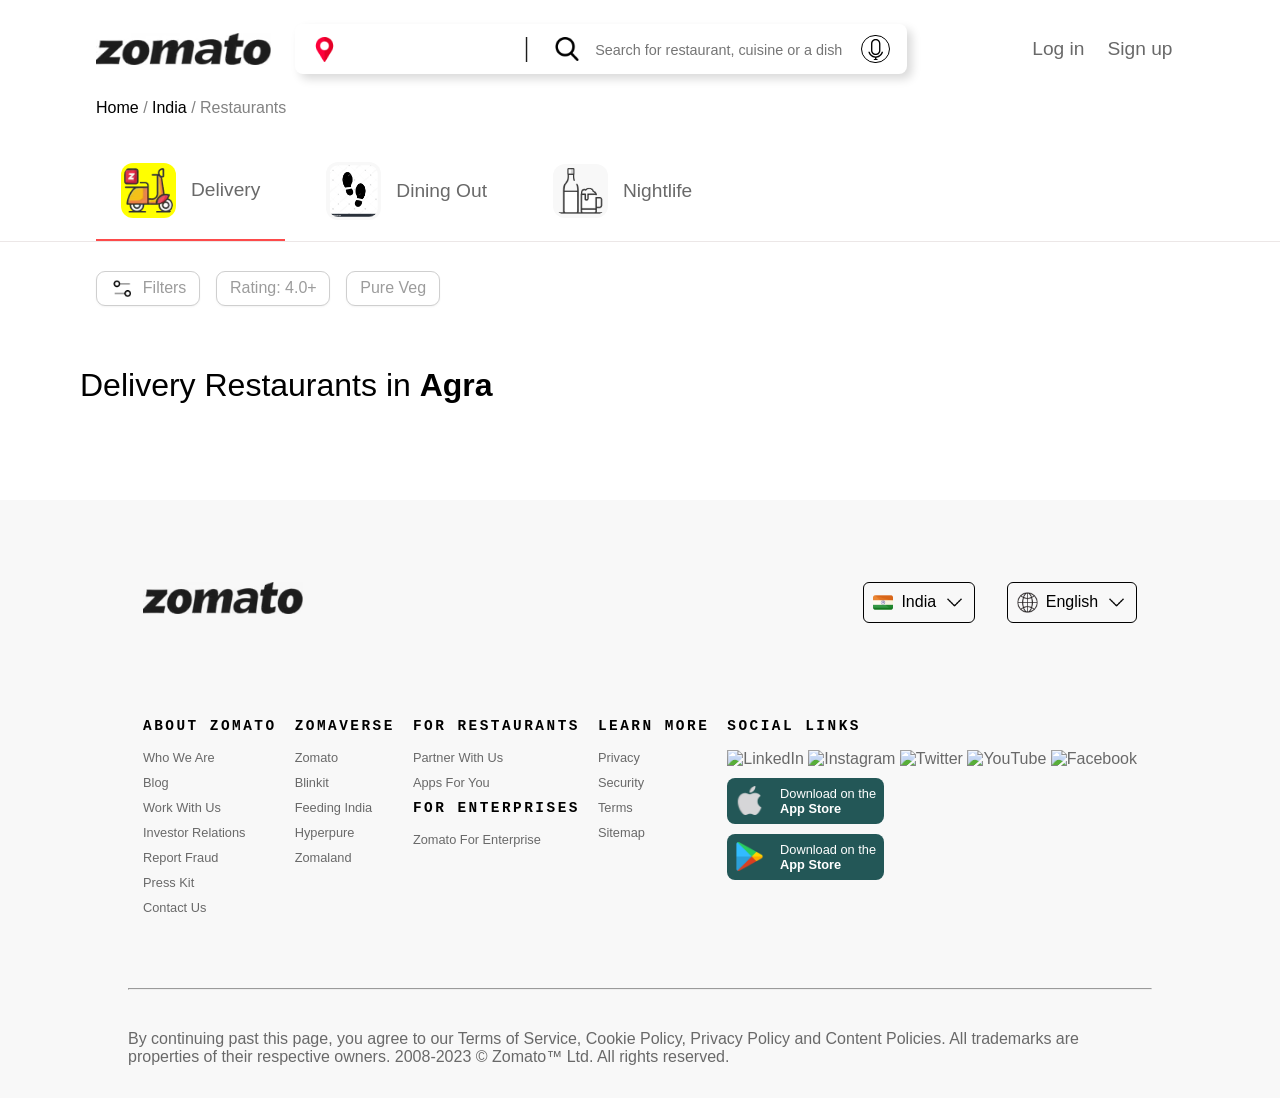
==== cityFood.html @ 966540c1 "first commit" ====
<!DOCTYPE html>
<html lang="en">

<head>
    <meta charset="UTF-8">
    <meta name="viewport" content="width=device-width, initial-scale=1.0">
    <title class="pageTitle">Delivery Restaurants in </title>
    <link rel="icon" type="image/png" sizes="16x16" href="./assets/icons/zomato_favicon.jpg">
    <link rel="stylesheet" href="cityFood.css">
</head>

<body>
    <!-- Header -->
    <header>
        <div class="left-header">
            <img src="./assets/icons/footer-image.avif" alt="" class="zomato-logo">
            <div class="search-locality">
                <div class="location">
                    <div class="location-container">
                        <img src="./assets/icons/current-location.png" alt="current-location" class="location-img">
                        <p class="city-name"></p>
                    </div>
                    <div class="down-arrow">
                        <img src="./assets/icons/down-filled-triangular-arrow.png" alt="down-arrow"
                            class="down-arrow-img">
                    </div>
                </div>
                <img src="./assets/icons/vertical-line.png" alt="" class="vertical-line">
                <div class="dish">
                    <div class="dish-container">
                        <img src="./assets/icons/search (2).png" alt="search-icon" class="search-icon">
                        <input type="text" placeholder="Search for restaurant, cuisine or a dish" class="search-input">
                        <div class="listening-container">
                            <p>Listening</p>
                            <img src="./assets/gifs/linear preloader.gif" alt="" class="microphone-preloader">
                        </div>
                        <div class="microphone-container">
                            <svg id="microphone" viewBox="-5 0 32 32" version="1.1" xmlns="http://www.w3.org/2000/svg"
                                xmlns:xlink="http://www.w3.org/1999/xlink"
                                xmlns:sketch="http://www.bohemiancoding.com/sketch/ns">
                                <title>microphone</title>
                                <desc>Created with Sketch Beta.</desc>
                                <defs></defs>
                                <g id="Page-1" stroke="none" stroke-width="1" fill="none" fill-rule="evenodd"
                                    sketch:type="MSPage">
                                    <g id="Icon-Set" sketch:type="MSLayerGroup"
                                        transform="translate(-105.000000, -307.000000)" fill="#000000">
                                        <path
                                            d="M111,314 C111,311.238 113.239,309 116,309 C118.761,309 121,311.238 121,314 L121,324 C121,326.762 118.761,329 116,329 C113.239,329 111,326.762 111,324 L111,314 L111,314 Z M116,331 C119.866,331 123,327.866 123,324 L123,314 C123,310.134 119.866,307 116,307 C112.134,307 109,310.134 109,314 L109,324 C109,327.866 112.134,331 116,331 L116,331 Z M127,326 L125,326 C124.089,330.007 120.282,333 116,333 C111.718,333 107.911,330.007 107,326 L105,326 C105.883,330.799 110.063,334.51 115,334.955 L115,337 L114,337 C113.448,337 113,337.448 113,338 C113,338.553 113.448,339 114,339 L118,339 C118.552,339 119,338.553 119,338 C119,337.448 118.552,337 118,337 L117,337 L117,334.955 C121.937,334.51 126.117,330.799 127,326 L127,326 Z"
                                            id="microphone" sketch:type="MSShapeGroup"></path>
                                    </g>
                                </g>
                            </svg>

                        </div>

                    </div>
                    <div class="search-dish-container">
                        <!-- <div class="search-restaurant-container-img-details">
                            <img src="./assets/food/karchi.avif" alt="" class="search-restaurant-img">
                            <div class="search-restaurant-container-details">
                                <p class="search-restaurant-heading">Bikanervala</p>
                                <div class="search-restaurant-rating-container">
                                    <b class="search-restaurant-rating">4.3</b>
                                    <p class="search-star-icon" style="margin: 0px 0px 3px 2px;">☆</p>
                                </div>
                                <div class="search-restaurant-order-now">
                                    <p class="order-now">Order now</p>
                                    <img src="./assets/icons/red-right-arrow.png" alt="" style="width: 1.1rem;">
                                </div>
                                <p class="search-restaurant-deliverytime">Delivery in 45 mins</p>

                            </div>
                        </div> -->
                    </div>
                </div>
            </div>
        </div>
        <div class="right-header">
            <p>Log in</p>
            <p>Sign up</p>
        </div>
        <div class="right-header-sm">
            <div class="sm-app">
                <p>Use App</p>
            </div>
            <img src="./assets/icons/profile.png" alt="profile-pic">
        </div>
    </header>
    <div class="extra-space-top">
        hi
    </div>
    <div class="sub-header-sm">
        <div class="search-locality-sm">
            <div class="location-sm">
                <div class="location-container">
                    <img src="./assets/icons/current-location.png" alt="current-location" class="location-img-sm">
                    <b class="city-name-sm"></b>
                </div>
            </div>
            <div class="dish">
                <div class="dish-container-sm">
                    <img src="./assets/icons/search (2).png" alt="search-icon">
                </div>
            </div>
        </div>
    </div>

    <div class="dish-sm">
        <div class="dish-container-sm">
            <img src="./assets/icons/search (2).png" alt="search-icon">
            <input type="text" placeholder="Search for restaurant, cuisine or a dish" class="search-input-sm">
            <div class="listening-container-sm">
                <p>Listening</p>
                <img src="./assets/gifs/linear preloader.gif" alt="" class="microphone-preloader-sm">
            </div>
            <div class="microphone-container-sm">
                <svg id="microphone-sm" viewBox="-5 0 32 32" version="1.1" xmlns="http://www.w3.org/2000/svg"
                    xmlns:xlink="http://www.w3.org/1999/xlink" xmlns:sketch="http://www.bohemiancoding.com/sketch/ns">
                    <title>microphone</title>
                    <desc>Created with Sketch Beta.</desc>
                    <defs></defs>
                    <g id="Page-1" stroke="none" stroke-width="1" fill="none" fill-rule="evenodd" sketch:type="MSPage">
                        <g id="Icon-Set" sketch:type="MSLayerGroup" transform="translate(-105.000000, -307.000000)"
                            fill="#000000">
                            <path
                                d="M111,314 C111,311.238 113.239,309 116,309 C118.761,309 121,311.238 121,314 L121,324 C121,326.762 118.761,329 116,329 C113.239,329 111,326.762 111,324 L111,314 L111,314 Z M116,331 C119.866,331 123,327.866 123,324 L123,314 C123,310.134 119.866,307 116,307 C112.134,307 109,310.134 109,314 L109,324 C109,327.866 112.134,331 116,331 L116,331 Z M127,326 L125,326 C124.089,330.007 120.282,333 116,333 C111.718,333 107.911,330.007 107,326 L105,326 C105.883,330.799 110.063,334.51 115,334.955 L115,337 L114,337 C113.448,337 113,337.448 113,338 C113,338.553 113.448,339 114,339 L118,339 C118.552,339 119,338.553 119,338 C119,337.448 118.552,337 118,337 L117,337 L117,334.955 C121.937,334.51 126.117,330.799 127,326 L127,326 Z"
                                id="microphone" sketch:type="MSShapeGroup"></path>
                        </g>
                    </g>
                </svg>

            </div>
        </div>
        <div class="search-dish-container-sm">
            <div class="search-restaurant-container-img-details-sm">
                <img src="./assets/food/karchi.avif" alt="" class="search-restaurant-img-sm">
                <div class="search-restaurant-container-details-sm">
                    <p class="search-restaurant-heading-sm">Bikanervala</p>
                    <div class="search-restaurant-rating-container-sm">
                        <b class="search-restaurant-rating-sm">4.3</b>
                        <p class="search-star-icon-sm" style="margin: 0px 0px 3px 2px;">☆</p>
                    </div>
                    <div class="search-restaurant-order-now-sm">
                        <p class="order-now-sm">Order now</p>
                        <img src="./assets/icons/red-right-arrow.png" alt="" style="width: 1.1rem;">
                    </div>
                    <p class="search-restaurant-deliverytime-sm">Delivery in 45 mins</p>
                </div>
            </div>
        </div>
    </div>


    <div class="detect-current-location">
        <img src="./assets/icons/detect-current-location.png" alt="" class="current-location-img">
        <div class="current-location-container">
            <p class="detect-current-location-text">Detect current location</p>
            <p class="gps">Using GPS</p>
        </div>
    </div>
    <div class="bread-crumb">
        <div class="bread-cumb-container">
            <p><a href="index.html">Home </a> / <a href="index.html"> India </a> /
                <b class="city-name-in-breadcrumb" style="font-weight: 100;"></b>
                Restaurants
            </p>
        </div>
    </div>

    <div class="categories">
        <div class="categories-container">
            <div class="delivery">
                <img src="./assets/icons/delivery-image.avif" alt="delivery-image" class="delivery-image">
                <p>Delivery</p>
            </div>
            <div class="dining-out">
                <img src="./assets/icons/dinning-out.avif" alt="dining-out-image" class="dining-out-image">
                <p>Dining Out</p>
            </div>
            <div class="night-life">
                <img src="./assets/icons/nightLife.webp" alt="night-life-image" class="night-life-image">
                <p>Nightlife</p>
            </div>
        </div>
    </div>

    <div class="filters">
        <div class="filter-container">
            <div class="filter-box">
                <img src="./assets/icons/filter.png" alt="filter-image" class="filter-image">
                <p class="filter-count"
                    style="display: none; background-color:red;color: white; border-radius: 5px; padding: 0.3rem 0.5rem;">
                    0</p>
                <p>Filters</p>
            </div>
            <div class="rating-box">
                <p class="rating-box-filter"
                    style="display: flex; flex-direction: row; align-items: center;gap: 0.5rem;">
                    Rating: 4.0+</p>
                <p class="cross-1" style="display: none;">X</p>
            </div>
            <div class="pure-veg-box">
                <p class="pure-veg-filter" style="display: flex; flex-direction: row; align-items: center;gap: 0.5rem;">
                    Pure Veg </p>
                <p class="cross-2" style="display: none;">X</p>
            </div>
        </div>
    </div>

    <!-- all-filters -->
    <div class="all-filters">
        <div class="all-filter-container">
            <div class="all-filter-header">
                <p>Filters</p>
                <img src="./assets/icons/close-button.jpg" alt="close-button" class="filter-close-icon">
            </div>
            <hr>
            <div class="all-filter-hero-section">
                <div class="filter-container">
                    <div class="filter-container-left-section">
                        <div class="filter-1 filter-0">
                            <h3>Sort by</h3>
                            <p class="sort-by-type">Popularity</p>
                        </div>
                        <div class="filter-1 filter-2">
                            <h3>Cuisines</h3>
                        </div>
                        <div class="filter-1 filter-3">
                            <h3>Rating</h3>
                        </div>
                        <div class="filter-1 filter-4">
                            <h3>Cost per person</h3>
                        </div>
                        <div class="filter-1 filter-5">
                            <h3>More filters</h3>
                        </div>
                    </div>
                    <div class="filter-container-right-section">
                        <div class="filter-1-options">
                            <div class="popularity-box filter-option-box">
                                <input type="checkbox" name="popularity" id="popularity"
                                    onclick="handleCheckboxClick('popularity')">&nbsp;
                                <label for="popularity">Popularity</label>
                            </div>
                            <div class="rating-high-to-low-box filter-option-box">
                                <input type="checkbox" name="rating" id="rating"
                                    onclick="handleCheckboxClick('rating')">&nbsp;
                                <label for="rating">Rating: High to Low</label>
                            </div>
                            <div class="delivery-time-box filter-option-box">
                                <input type="checkbox" name="delivery-time" id="delivery-time"
                                    onclick="handleCheckboxClick('delivery-time')">&nbsp;
                                <label for="delivery-time">Delivery Time</label>
                            </div>
                            <div class="cost-low-to-high-box filter-option-box">
                                <input type="checkbox" name="cost-low-to-high" id="cost-low-to-high"
                                    onclick="handleCheckboxClick('cost-low-to-high')">&nbsp;
                                <label for="cost-low-to-high">Cost: Low to High</label>
                            </div>
                            <div class="cost-high-to-low-box filter-option-box">
                                <input type="checkbox" name="cost-high-to-low" id="cost-high-to-low"
                                    onclick="handleCheckboxClick('cost-high-to-low')">&nbsp;
                                <label for="cost-high-to-low">Cost: High to Low</label>
                            </div>
                        </div>
                        <div class="filter-2-options">
                            <div class="filter-2-options-container">
                                <div class="filter-2-options-search-box">
                                    <img src="./assets/icons/search (2).png" alt="cuisine-search"
                                        class="cuisine-search">
                                    <input type="text" placeholder="Search here" class="blinking-cursor">
                                    <img src="./assets/icons/close-button.jpg" alt="cuisine-close-button"
                                        class="cuisine-close-button">
                                </div>
                                <div class="filter-2-options-categories">
                                    <div class="filter-2-options-categories-containers">

                                    </div>
                                </div>
                            </div>
                        </div>
                        <div class="filter-3-options">
                            <div class="filter-3-options-header">
                                <h5>Rating</h5>
                                <h3 class="rating-display">Any</h3>
                            </div>
                            <div class="filter-3-options-container">
                                <div class="any-rating">
                                    <p class="rate-circle-1"></p>
                                    <h4 class="rating-any">Any</h4>
                                </div>
                                <p class="rate-line-1"></p>
                                <div class="any-rating">
                                    <p class="rate-circle-2"></p>
                                    <h4 class="rating3_5">3.5</h4>
                                </div>
                                <p class="rate-line-2"></p>
                                <div class="any-rating">
                                    <p class="rate-circle-3"></p>
                                    <h4 class="rating4">4.0</h4>
                                </div>
                                <p class="rate-line-3"></p>
                                <div class="any-rating">
                                    <p class="rate-circle-4"></p>
                                    <h4 class="rating4_5">4.5</h4>
                                </div>
                                <p class="rate-line-4"></p>
                                <div class="any-rating">
                                    <p class="rate-circle-5"></p>
                                    <h4 class="rating5">5.0</h4>
                                </div>
                            </div>
                        </div>
                        <div class="filter-4-options">
                            <div class="filter-4-options-header">
                                <h5>Cost per person</h5>
                                <div class="cost-display-range">
                                    <h3 class="range-from">₹0</h3>
                                    <h3 class="rang-to">Any</h3>
                                </div>
                            </div>
                            <div class="filter-4-options-container">
                                <div class="cost-filter-ranges">
                                    <div class="cost-filter-container">
                                        <h4 class="cost-zero">₹0</h4>
                                        <div class="attached-box"></div>
                                    </div>
                                    <div class="any-cost">
                                        <p class="cost-circle-1"></p>
                                        <p class="cost-line-1"></p>
                                    </div>
                                </div>
                                <div class="cost-filter-ranges">
                                    <div class="cost-filter-container">
                                        <h4 class="cost-one-fity">₹150</h4>
                                        <div class="attached-box"></div>
                                    </div>
                                    <div class="any-cost">
                                        <p class="cost-circle-2"></p>
                                        <p class="cost-line-2"></p>
                                    </div>
                                </div>
                                <div class="cost-filter-ranges">
                                    <div class="cost-filter-container">
                                        <h4 class="cost-three-hundred">₹300</h4>
                                        <div class="attached-box"></div>
                                    </div>
                                    <div class="any-cost">
                                        <p class="cost-circle-3"></p>
                                        <p class="cost-line-3"></p>
                                    </div>
                                </div>
                                <div class="cost-filter-ranges">
                                    <div class="cost-filter-container">
                                        <h4 class="cost-six-hundred">₹600</h4>
                                        <div class="attached-box"></div>
                                    </div>
                                    <div class="any-cost">
                                        <p class="cost-circle-4"></p>
                                        <p class="cost-line-4"></p>
                                    </div>
                                </div>
                                <div class="cost-filter-ranges">
                                    <div class="cost-filter-container">
                                        <h4 class="cost-six-hundred">Any</h4>
                                        <div class="attached-box"></div>
                                    </div>
                                    <div class="any-cost">
                                        <p class="cost-circle-5"></p>
                                    </div>
                                </div>
                            </div>
                        </div>
                        <div class="filter-5-options">
                            <div class="filter-5-options-container">
                                <div class="filter-5-search">
                                    <div class="filter-5-search-container">
                                        <img src="./assets/icons/search (2).png" alt="search">
                                        <input type="text" name="" id="" placeholder="Search here">
                                    </div>
                                    <div class="close-filter-5">
                                        <img src="./assets/icons/close-button.jpg" alt="">
                                    </div>
                                </div>
                            </div>
                        </div>
                    </div>
                </div>
                <hr>
                <div class="hero-section-footer">
                    <button class="clear-all-btn">Clear all</button>
                    <button class="apply-btn">Apply</button>
                </div>
            </div>
        </div>
    </div>


    <!-- hero section -->
    <section class="deliveryRestaurants">
        <p class="deliveryRestaurants-Header">
            Delivery Restaurants in <b class="deliveryRestaurants-Header-city-name" style="font-weight: 600;">Agra</b>
        </p>
        <div class="deliveryRestaurants-container">
        </div>
    </section>

    <!-- Footer -->
    <footer>
        <div class="footer-header">
            <img src="./assets/icons/footer-image.avif" alt="footer-image" class="footer-img">
            <div class="footer-header-drop-down">

                <div class="countries">
                    <div class="show-country">
                        <img src="./assets/icons/india.png" alt="indian-flag" class="country-flag">
                        <p class="country-name">India</p>
                        <img src="./assets/icons/down-arrow.png" alt="down-arrow">
                    </div>
                    <div class="countries-drop-down">
                        <div class="countries-drop-down-container">
                            <div class="triangular-box-1">
                            </div>
                        </div>
                    </div>
                </div>
                <div class="languages">
                    <div class="show-language">
                        <img src="./assets/icons/earth-globe.png" alt="indian-flag">
                        <p class="show-language-on-language-box">English</p>
                        <img src="./assets/icons/down-arrow.png" alt="down-arrow">
                    </div>
                    <div class="languages-drop-down">
                        <div class="languages-drop-down-container">

                            <div class="triangular-box-2">
                            </div>
                        </div>
                    </div>
                </div>
            </div>
        </div>
        <div class="footer-hero-section">
            <section class="about">
                <p class="footer-heading">ABOUT ZOMATO</p>
                <p class="footer-links"><a href="">Who We Are</a></p>
                <p class="footer-links"><a href="">Blog</a></p>
                <p class="footer-links"><a href="">Work With Us</a></p>
                <p class="footer-links"><a href="">Investor Relations</a></p>
                <p class="footer-links"><a href="">Report Fraud</a></p>
                <p class="footer-links"><a href="">Press Kit</a></p>
                <p class="footer-links"><a href="">Contact Us</a></p>
            </section>
            <section class="zomaverse">
                <p class="footer-heading">ZOMAVERSE</p>
                <p class="footer-links"><a href="">Zomato</a></p>
                <p class="footer-links"><a href="">Blinkit</a></p>
                <p class="footer-links"><a href="">Feeding India</a></p>
                <p class="footer-links"><a href="">Hyperpure</a></p>
                <p class="footer-links"><a href="">Zomaland</a></p>
            </section>
            <section class="for-restaurants">
                <p class="footer-heading">FOR RESTAURANTS</p>
                <p class="footer-links"><a href="">Partner With Us</a></p>
                <p class="footer-links"><a href="">Apps For You</a></p>
                <p class="footer-heading">FOR ENTERPRISES</p>
                <p class="footer-links"><a href="">Zomato For Enterprise</a></p>
            </section>
            <section class="learn-more">
                <p class="footer-heading">LEARN MORE</h4>
                <p class="footer-links"><a href="">Privacy</a></p>
                <p class="footer-links"><a href="">Security</a></p>
                <p class="footer-links"><a href="">Terms</a></p>
                <p class="footer-links"><a href="">Sitemap</a></p>
            </section>
            <section class="social-links">
                <p class="footer-heading social-heading">SOCIAL LINKS</p>
                <div class="social-links-container">
                    
                        <a href="https://www.linkedin.com/in/upmannidhi09/" target="_blank">
                            <img src="./assets/icons/social-media/linkedin.png" alt="LinkedIn">
                        </a>
                        <a href="https://www.instagram.com/yourprofile" target="_blank">
                            <img src="./assets/icons/social-media/instagram.png" alt="Instagram">
                        </a>
                        <a href="https://twitter.com/yourprofile" target="_blank">
                            <img src="./assets/icons/social-media/twitter.png" alt="Twitter">
                        </a>
                        <a href="https://www.youtube.com/yourprofile" target="_blank">
                            <img src="./assets/icons/social-media/youtube.png" alt="YouTube">
                        </a>
                        <a href="https://www.facebook.com/yourprofile" target="_blank">
                            <img src="./assets/icons/social-media/facebook.png" alt="Facebook">
                        </a>
                    
                    
                </div>
                <div class="download-container">
                    <div class="download">
                        <img src="./assets/icons/apple.png" alt="apple">
                        <div class="download-content">
                            <p>Download on the</p>
                            <h3>App Store</h3>
                        </div>
                    </div>
                    <div class="download">
                        <img src="./assets/icons/playstore.png" alt="playstore">
                        <div class="download-content">
                            <p>Download on the</p>
                            <h3>App Store</h3>
                        </div>
                    </div>
                </div>
            </section>
        </div>
        <div class="footer-footer">
            <hr class="horizontal-line">
            <p class="last-content">By continuing past this page, you agree to our Terms
                of Service, Cookie
                Policy, Privacy Policy and Content
                Policies. All trademarks are properties of their respective owners. 2008-2023 © Zomato™ Ltd. All rights
                reserved.</p>
        </div>
    </footer>

    <div class="footer-disclaimer-sm">
        <div class="footer-disclaimer-sm-container">
            <div class="order-on-app-notification">
                <div class="left-notification-container">
                    <div class="white-close-image">
                        <img src="./assets/icons/white close.png" alt="close-notification" class="close-notification">
                        <div class="noti-line">I</div>
                    </div>
                    <div class="noti-zomato-icon">
                        <img src="./assets/icons/zomato_favicon.jpg" alt="">
                        <p>Order online from Zomato mobile app</p>
                    </div>
                </div>
                <div class="right-notification-container">
                    <div class="app-link">
                        <a href="https://play.google.com/store/search?q=zomato&c=apps" style="color: red;">
                            Order on App
                        </a>
                    </div>
                </div>
            </div>
        </div>
        <div class="delivery-dining-container-sm">
            <div class="delivery-container-sm">
                <img src="./assets/icons/delivery.avif" alt="delivery-image" class="delivery-image-sm">
                <p>Delivery</p>
            </div>
            <div class="dining-out-container-sm">
                <img src="./assets/icons/dinning-out.avif" alt="dining-out-image" class="dining-out-image-sm">
                <p>Dining Out</p>
            </div>
        </div>
    </div>
    <!-- overlay -->
    <div id="overlay">
        <?xml version="1.0" encoding="utf-8"?>
        <svg xmlns="http://www.w3.org/2000/svg" xmlns:xlink="http://www.w3.org/1999/xlink"
            style="margin: auto; background: none; margin-top: 5rem; display: block; shape-rendering: auto;"
            width="148px" height="148px" viewBox="0 0 100 100" preserveAspectRatio="xMidYMid">
            <circle cx="50" cy="50" fill="none" stroke="#df1317" stroke-width="5" r="44"
                stroke-dasharray="207.34511513692632 71.11503837897544">
                <animateTransform attributeName="transform" type="rotate" repeatCount="indefinite"
                    dur="0.9345794392523364s" values="0 50 50;360 50 50" keyTimes="0;1"></animateTransform>
            </circle>
        </svg>

        <p>Redirecting you to next page 😊</p>
    </div>
    <script src="cityFood.js"></script>
</body>

</html>
---- cityFood.css ----
* {
    margin: 0;
    padding: 0;
    box-sizing: border-box;
    font-family: sans-serif;
}

body {
    max-width: 1450px;
    margin: auto;
}



/* header */
header {
    margin-top: 1.5rem;
    padding: 0 6rem;
    display: flex;
    align-items: center;
    justify-content: space-between;
}

.extra-space-top,
.dish-container-sm {
    display: none;
}

.left-header {
    display: flex;
    align-items: center;
    gap: 1.5rem;
    width: 75%;

}

.zomato-logo {
    width: 175px;
    height: 32px;
}

.search-locality {
    display: flex;
    align-items: center;
    /* gap: 1rem; */
    height: 50px;
    width: 75%;
    border: 1px solid transparent;
    border-radius: 8px;
    box-shadow: 5px 5px 10px rgba(0, 0, 0, 0.15);
}

.location {
    display: flex;
    align-items: center;
    justify-content: space-between;
    width: 60%;
    padding: 0 1rem;
}

.location-container {
    display: flex;
    align-items: center;
    gap: 1rem;
}

.location-container img {
    width: 25px;
}

.down-arrow img {
    width: 15px;
    margin-top: 0.2rem;
    cursor: pointer;
    transition: transform 0.1s ease;
}

.vertical-line {
    height: 25px;
}

.sub-header-sm {
    display: none;
}

.dish-sm {
    display: none;
}

.dish {
    display: flex;
    flex-direction: column;
    position: relative;
    padding: 0 1rem;
}

.dish-container {
    padding: 0.25rem 0;
    padding-right: 0rem;
    display: flex;
    align-items: center;
    gap: 1rem;
}

.dish-container img {
    width: 1.6rem;
    height: 1.6rem;
}

.dish-container input {
    border: none;
    width: 250px;
    font-size: 1.2rem;
}

.dish-container input:focus {
    outline: none;
    border: none;
}

.dish-container input::placeholder {
    font-size: 0.9rem;
}

.search-dish-container,
.search-dish-container-sm {
    border-radius: 5px;
    background-color: white;
    z-index: 3;
    position: absolute;
    top: 3rem;
    height: 88vh;
    width: 100%;
    padding: 0.6rem 0rem 1rem 0rem;
    overflow: scroll;
    overflow-x: hidden;
    border: 1px solid rgb(207, 207, 207);
    box-shadow: rgba(28, 28, 28, 0.08) 0px 2px 8px;
    transition: opacity 0.25s ease 0s, top 0.25s ease 0s;
    display: none;
}

.search-dish-container {
    width: 94%;
}

.search-dish-container-sm {
    top: 2.6rem;
}

/* Listening container */
.listening-container {
    display: flex;
    gap: 0.3rem;
    display: none;
}


/* microphone */
.microphone-container {
    border: 1px solid black;
    width: 2rem;
    height: 2rem;
    margin-left: 5rem;
    border-radius: 50%;
    cursor: pointer;
}

#microphone {
    width: 80%;
    height: 80%;
    margin-left: 0.2rem;
    margin-top: 0.2rem;
}

.microphone-preloader {
    /* display: none; */
}

.search-dish-container-sm {
    margin: 1.7rem 0 0 0.5rem;
    width: 90%;
}

.search-restaurant-container-img-details,
.search-restaurant-container-img-details-sm {
    display: flex;
    gap: 1rem;
    height: auto;
    padding: 0.8rem 0.8rem;
    margin-bottom: 1rem;
    cursor: pointer;
}

.search-restaurant-container-img-details:hover,
.search-restaurant-container-img-details-sm:hover {
    border-radius: 9px;
    background-color: rgba(178, 216, 227, 0.176);
}

.search-restaurant-container-img-details img,
.search-restaurant-container-img-details-sm img {
    border-radius: 5px;
    width: 8rem;
    object-fit: cover;
}

.search-restaurant-container-details {}

.search-restaurant-rating-container,
.search-restaurant-rating-container-sm {
    display: flex;
    align-items: center;
    justify-content: space-between;
    width: 30%;
    padding: 0.2rem;
    border-radius: 5px;
    background-color: green;
    color: white;
    font-size: 0.7rem;
    margin: 0.3rem 0;
}

.search-restaurant-order-now,
.search-restaurant-order-now-sm {
    display: flex;
    gap: 0.2rem;
    align-items: center;
    color: red;
    margin: 0.6rem 0;
}

.search-restaurant-deliverytime,
.search-restaurant-deliverytime-sm {
    color: rgb(130, 130, 130);
}






.right-header {
    display: flex;
    justify-content: space-around;
    width: 15%;
    cursor: pointer;
}

.right-header p {
    font-size: 1.2rem;
    color: rgb(105, 105, 105);
}

.right-header p:hover {
    color: black;
}

.detect-current-location {
    border: 4px solid rgba(0, 0, 0, 0.01);
    display: flex;
    align-items: start;
    gap: 0.5rem;
    width: 30%;
    padding: 15px 30px;
    margin: 15px 0 0 295px;
    height: 80px;
    cursor: pointer;
    border-radius: 8px;
    box-shadow: 1px 1px 5px rgba(0, 0, 0, 0.3);
    background-color: white;
    visibility: hidden;
}

.detect-current-location img {
    width: 25px;
}

.detect-current-location-text {
    color: red;
    font-size: 1.2rem;
}

.right-header-sm {
    display: none;
}

.right-header-sm img {
    width: 2.5rem;
    display: none;
}


/* bread-cumb */
.bread-crumb {
    margin-top: -70px;
    padding: 0 6rem;
}

.bread-cumb-container p {
    color: rgb(130, 130, 130)
}

.bread-cumb-container p a {
    color: black;
}

.bread-cumb-container p a:hover {
    color: red;
}

/* categories */
.categories {
    padding: 0 6rem 3rem;
    margin-top: 1.5rem;
    border-bottom: 1px solid rgb(236, 231, 231);
}

.categories-container {
    display: flex;
    gap: 1rem;
}

.delivery,
.dining-out,
.night-life {
    display: flex;
    align-items: center;
    height: 100px;
    width: auto;
    padding: 0 25px;
    gap: 15px;
    margin-bottom: -3rem;
    cursor: pointer;
    color: rgb(105, 105, 105);
}

.delivery {
    border-bottom: 2px solid rgb(253, 74, 74);
}

.delivery p,
.dining-out p,
.night-life p {
    font-size: 1.2rem;
}

.delivery img,
.dining-out img,
.night-life img {
    width: 55px;
    padding: 0.2rem;
    background-color: rgb(248, 248, 248);
    border-radius: 12px;
}

.delivery img {
    background-color: yellow;
}

/* filters */
.filters {
    padding: 1.8rem 6rem;
    position: sticky;
    top: 0;
    z-index: 2;
    background-color: white;
}

.filter-container {
    display: flex;
}

.filter-box,
.rating-box,
.pure-veg-box,
.cuisines-box {
    display: flex;
    align-items: center;
    justify-content: space-between;
    gap: 0.5rem;
    width: auto;
    border-radius: 9px;
    height: 35px;
    cursor: pointer;
    border: 1px solid rgb(207, 207, 207);
    color: rgb(156, 156, 156);
    background-color: rgb(255, 255, 255);
    box-shadow: rgba(54, 54, 54, 0.06) 0px 1px 2px;
    padding: 0.8rem;
}

.filter-box {
    cursor: default;
}

.filter-box img {
    width: 25px;
}

.cuisines-box img {
    width: 16px;
}

/* all filters */
.all-filters {
    position: fixed;
    top: 2rem;
    left: 15rem;
    width: 60%;
    margin: auto;
    height: 580px;
    border-radius: 9px;
    z-index: 2;
    background-color: white;
    border: 4px solid black;
    display: none;
}


.all-filter-container {
    display: flex;
    flex-direction: column;
}

.all-filter-header {
    display: flex;
    flex-direction: row;
    justify-content: space-between;
    padding: 1rem;
}

.all-filter-header p {
    font-size: 1.5rem;
}

.all-filter-header img {
    width: 25px;
    cursor: pointer;
}

.filter-container {
    display: flex;
    gap: 1rem;
}

.filter-container-left-section {
    display: flex;
    flex-direction: column;
}

.filter-2,
.filter-3,
.filter-4,
.filter-5 {
    background-color: rgb(248, 248, 248);
}



.filter-1 {
    width: 10rem;
    padding: 1rem;
    cursor: pointer;
    height: 80px;
    color: rgb(79, 79, 79);
}

.filter-1 h3 {
    font-weight: 300;
}

.filter-1 p {
    color: red;
}

.filter-container-right-section {

    width: 60rem;

}

.filter-1-options {
    display: block;
}

.filter-1-options div {
    margin: 1rem 0rem 2rem;
    padding-left: 3rem;
}


/* filter 2*/
.filter-2-options {
    padding-right: 1rem;
    display: none;
}

.filter-2-options-search-box img {
    width: 20px;
}

.filter-2-options-container {
    margin: 1rem 0rem 2rem;
    padding-left: 3rem;
}

.filter-2-options-search-box {
    display: flex;
    align-items: center;
    padding-left: 0.5rem;
    border: 1px solid rgb(156, 156, 156);
    border-radius: 9px;
    height: 45px;
}

.filter-2-options-search-box img {
    width: 20px;
    height: 20px;
    cursor: pointer;
}

.filter-2-options-search-box input {
    width: 90%;
    border: none;
    padding-left: 0.5rem;
    height: 40px;
    font-size: 1.15rem;
}

.filter-2-options-search-box input:focus {
    outline: none;
    border: none;
}

.filter-2-options-categories-containers {
    display: flex;
    justify-content: start;
    gap: 1rem;
    flex-wrap: wrap;
    margin-top: 1rem;
    height: 42vh;
    overflow: auto;
}

.box-1 {
    width: 40%;
    display: flex;
    gap: 1rem;
    cursor: pointer;
}

.circle {
    border: 1px solid black;
    height: 1rem;
    width: 1rem;
    border-radius: 9px;
    color: transparent;
}

/* filter - 3 */
.filter-3-options,
.filter-4-options,
.filter-5-options {
    display: none;
    padding: 0.5rem;
}

.filter-3-options-header {
    margin-bottom: 6.6rem;
}

.filter-3-options-header h5 {
    color: rgb(105, 105, 105);
}

.filter-3-options-header h3 {
    font-weight: 300;
}

.filter-3-options-container {
    display: flex;
    align-items: center;
    margin-left: 2rem;
    color: maroon;
}

.any-rating {
    display: flex;
    flex-direction: column;
}

.any-rating p {
    margin-top: 22px;
}

.any-rating h4 {
    margin-top: 5px;
}


.rate-circle-1 {
    background-color: rgb(226, 55, 68);
    border-radius: 12px;
    height: 1.4rem;
    width: 1.4rem;
    margin: 0 0.3rem;
    cursor: pointer;
}

.rate-circle-2,
.rate-circle-3,
.rate-circle-4,
.rate-circle-5 {
    background-color: rgb(226, 55, 68);
    border-radius: 9px;
    height: 1rem;
    width: 1rem;
    margin: 0 0.3rem;
    cursor: pointer;
}

.rate-line-1,
.rate-line-2,
.rate-line-3,
.rate-line-4,
.rate-line-5 {
    width: 4rem;
    width: 18%;
    height: 5px;
    background-color: rgb(226, 55, 68);
    border-radius: 8px;
}

/* cost filter */

.filter-4-options-header {
    margin-bottom: 5rem;
}

.filter-4-options-container {
    display: flex;
    margin-left: 1.3rem;
}

/* more filters*/
.filter-5-search {
    display: flex;
    align-items: center;
    justify-content: space-between;
    border: 1px solid black;
    width: 90%;
    border-radius: 9px;
    height: 40px;
    padding: 0.2rem 0.5rem;
    margin-top: 1rem;
}

.filter-5-search-container {
    display: flex;
    align-items: center;
    gap: 0.5rem;
}

.filter-5-search-container img {
    width: 1.25rem;
}

.filter-5-search-container input {
    border: none;
    font-size: 1.2rem;
}

.filter-5-search-container input:focus {
    border: none;
    outline: none;
}


.close-filter-5 img {
    width: 1.2rem;
    cursor: pointer;
}


.cost-filter-ranges {
    display: flex;
    flex-direction: column;
}

.any-cost {
    display: flex;
    flex-direction: row;
    align-items: center;
}

.cost-filter-container {
    display: flex;
    flex-direction: row;
    margin-left: -1.5rem;
    background-color: black;
    text-align: center;
    color: white;
    width: 2.8rem;
    height: 2rem;
    padding: 0.5rem;
    font-size: 0.8rem;
    border-radius: 9px;
    margin-bottom: 1rem;
    position: relative;
}

.attached-box {
    position: absolute;
    top: 18px;
    left: 10px;
    transform: rotate(45deg);
    height: 15px;
    width: 20px;
    background-color: black;
    z-index: -1;
}

.cost-display-range {
    display: flex;
    width: 5rem;
    justify-content: space-between;
}

.cost-line-1,
.cost-line-2,
.cost-line-3,
.cost-line-4 {
    height: 2px;
    width: 8rem;
    border-radius: 9px;
    border: 4px solid red;
}

.cost-circle-1,
.cost-circle-2,
.cost-circle-3,
.cost-circle-4,
.cost-circle-5 {
    background-color: rgb(226, 55, 68);
    border-radius: 9px;
    height: 1rem;
    width: 1rem;
    margin: 0 -0.8rem;
    cursor: pointer;
}


.hero-section-footer {
    display: flex;
    justify-content: end;
    gap: 0.5rem;
    margin-right: 1rem;
}

.clear-all-btn {
    width: 5rem;
    padding: 0.5rem;
    background-color: transparent;
    border: none;
    cursor: pointer;
    margin-top: 1rem;
    border-radius: 5px;
}

.clear-all-btn:hover {
    background-color: rgb(207, 207, 207);
}

.apply-btn {
    width: 5rem;
    padding: 0.5rem;
    background: border-box rgb(239, 79, 95);
    border-color: rgb(239, 79, 95);
    color: white;
    border-radius: 5px;
    cursor: pointer;
    margin-top: 1rem;
}

/* hero section */
.deliveryRestaurants {
    padding: 0 5rem;
}

.deliveryRestaurants-Header {
    margin: 2rem 0;
    font-size: 2rem;
}

.deliveryRestaurants-container {
    display: flex;
    flex-wrap: wrap;
    justify-content: space-between;
}

.deliveryRestaurants-card {
    padding: 0.5rem;
    width: 30%;
    cursor: pointer;
    border-radius: 9px;
    margin-bottom: 1.5rem;
    position: relative;
}

.deliveryRestaurants-card:hover {
    box-shadow: 3px 3px 15px rgba(0, 0, 0, 0.1);
    background-color: white;
}

.foodImage {
    width: 100%;
    object-fit: cover;
    border-radius: 15px;
    height: 15rem;

}


.discount-container {
    position: absolute;
    bottom: 100px;
    z-index: 1;
    background-color: rgb(37, 111, 239);
    color: white;
    padding: 0.2rem;
}

.deliveryRestaurants-name {
    display: flex;
    justify-content: space-between;
    margin: 0.3rem 0;
}

.restaurant-rating-container {
    display: flex;
    align-items: center;
    padding: 0.2rem;
    border-radius: 5px;
    background-color: green;
    color: white;
    font-size: 0.7rem;
}

.restaurant-rating p {
    margin-bottom: 3px;
}

.cuisine-price {
    display: flex;
    justify-content: space-between;
    color: rgb(105, 105, 105);
}

.cuisine {
    max-width: 50%;
    text-overflow: ellipsis;
    overflow: hidden;
    white-space: nowrap;
}

.time {
    display: flex;
    justify-content: end;
    margin-top: 0.3rem;
}


/* footer */
footer {
    margin-top: 4rem;
    background-color: rgb(248, 248, 248);
    padding: 0.2rem 8rem 0;
}

.footer-header {
    margin-top: 4rem;
    display: flex;
    justify-content: space-between;
    flex-wrap: wrap;
    padding: 15px;
}

.footer-img {
    width: 10rem;
    height: 2rem
}

.footer-header-drop-down {
    display: flex;
    gap: 2rem;
    height: 42px;
}

.show-language,
.show-country {
    display: flex;
    align-items: center;
    justify-content: center;
    gap: 0.5rem;
    border: 1px solid black;
    border-radius: 6px;
    width: auto;
    cursor: pointer;
    padding: 9px;
}

.show-language-on-language-box {
    font-size: 1rem;
}

.countries {
    position: relative;
}

/* country drop down */
.countries-drop-down {
    position: relative;
    top: -215px;
    right: 310px;
    width: 0.1rem;
    padding: 5px;
    display: none;
    z-index: 1;
}

.countries-drop-down-container {
    position: relative;
    bottom: 45px;
    right: -15px;
    width: 36rem;
    height: auto;
    display: grid;
    grid-template-columns: repeat(4, 145px);
    background-color: white;
    border-radius: 5px;
    box-shadow: rgba(0, 0, 0, 0.15) 0.1rem 4rem 4rem;
}

.triangular-box-1 {
    position: absolute;
    right: 210px;
    bottom: -10px;
    transform: rotate(45deg);
    width: 25px;
    height: 25px;
    background-color: white;
    box-shadow: rgba(0, 0, 0, 0.15) 0.1rem 4rem 4rem;
}

.flag-with-name {
    display: flex;
    align-items: center;
    gap: 0.5rem;
    margin: 7px;
    z-index: 1;
    padding: 5px 2px;
    cursor: pointer;
}

.flag-with-name:hover {
    background-color: rgb(248, 248, 248);
}

.languages img,
.countries img {
    width: 1.3rem;
}

/* languages drop down container  */
.languages {
    position: relative;
}

.languages-drop-down {
    display: none;
}

.languages-drop-down-container {
    position: absolute;
    left: -32px;
    bottom: 52px;
    width: 10rem;
    height: auto;
    background-color: white;
    border-radius: 5px;
    box-shadow: rgba(0, 0, 0, 0.15) 0.1rem 4rem 4rem;
    padding: 0px 4px 5px 4px;
}

.triangular-box-2 {
    position: absolute;
    right: 70px;
    bottom: -10px;
    transform: rotate(45deg);
    width: 25px;
    height: 25px;
    background-color: white;
    box-shadow: rgba(0, 0, 0, 0.15) 0.1rem 4rem 4rem;
}

.language-with-name {
    padding: 15px;
    cursor: pointer;
}


.language-with-name p {
    font-size: 1.2rem;
}


.language-with-name:hover {
    background-color: rgb(248, 248, 248);
}

/* footer hero section */
.footer-hero-section {
    margin-top: 4rem;
    display: flex;
    justify-content: space-between;
    flex-wrap: wrap;
    padding: 15px;

}

.footer-heading {
    font-family: monospace;
    font-size: 0.9rem;
    letter-spacing: 2.5px;
    margin-bottom: 1rem;
    font-weight: 900;
}

.footer-links {
    margin-bottom: 10px;
    font-size: 0.8rem;
}

a {
    text-decoration: none;
    color: rgb(105, 105, 105);
}


/* social media */
.download img,
.social-links-container img {
    width: 25px;
    cursor: pointer;
}

.download {
    display: flex;
    justify-content: space-between;
    width: 9.8rem;
    background-color: rgb(35, 87, 87);
    padding: 0.5rem;
    margin-top: 10px;
    border-radius: 8px;
    color: white;
    cursor: pointer;
}

.download img {
    width: 1.8rem;
    height: 1.8rem;
}

.download-content p,
.download-content h3 {
    font-size: 0.8rem;
}

.footer-footer {
    display: flex;
    justify-content: center;
    flex-wrap: wrap;
}

.horizontal-line {
    margin: 3rem 0rem 2.5rem;
    display: flex;
    width: 100%;
}

.last-content {
    color: rgb(105, 105, 105);
    margin-bottom: 2rem;
}

.footer-disclaimer-sm {
    display: none;
}


/* overlay */

#overlay {
    position: fixed;
    top: 0;
    left: 0;
    width: 100%;
    height: 100vh;
    background-color: #f3f3f3;
    z-index: 5;
    display: none;
}

#overlay p {
    text-align: center;
    margin-top: 5rem;
    font-size: 2rem;
    color: red;
    font-family: Cambria, Cochin, Georgia, Times, 'Times New Roman', serif;
}


/* media query */
@media all and (width<=1335px) {
    .down-arrow {
        display: none;
    }

    .dish-container img {
        width: 1.5rem;
        height: 1.5rem;
    }

    .microphone-container {
        width: 1.8rem;
        height: 1.8rem;
        margin-left: 0rem;
    }
}

@media all and (width<=1140px) {
    .left-header {
        width: 84%;
    }

    .location {
        width: 25%;
    }
}

@media all and (width<=1180px) {
    .dish-container {
        gap: 0.5rem;
    }
}

@media all and (width<=1000px) {
    .left-header {
        gap: 0.8rem;
    }

    .zomato-logo {
        width: 124px;
        height: 32px;
    }

    .location-container img {
        width: 20px;
        margin-right: -0.5rem;
    }

    .city-name {
        font-size: 0.9rem;
    }

    .dish-container {
        padding-right: 2rem;
    }

    .search-locality {
        height: 38px;
        width: 80%;
    }

    .dish-container img {
        width: 1.2rem;
        height: 1.2rem;
        margin-left: -1rem;
    }

    .right-header {
        display: none;
    }

    #microphone {
        width: 66%;
        height: 65%;
        margin-left: 0.3rem;
        margin-top: 0.3rem;
    }

    .right-header-sm {
        display: flex;
    }

    .sm-app {
        display: none;
    }

    .right-header-sm img {
        display: block;
        width: 2.2rem;
    }
}


@media all and (width<=900px) {
    body {
        width: 100%;
    }

    header {
        margin-top: 0rem;
        padding: 1.5rem 2rem 1rem 2rem;
        box-shadow: rgba(0, 0, 0, 0.2) 0px 8px 6px -6px;
    }

    /* extra space on top */
    .extra-space-top {
        display: block;
        position: fixed;
        top: 0;
        background-color: white;
        border: 2px solid white;
        width: 100%;
        z-index: 2;
        color: white;
    }

    .search-locality-sm {
        display: flex;
        align-items: center;
        justify-content: space-between;
        height: 4rem;
        width: 100%;
        padding: 1.5rem 2rem;
        box-shadow: rgba(28, 28, 28, 0.06) 0px 1px 4px;
    }

    /* Listening container */
    .listening-container-sm {
        display: flex;
        gap: 0.3rem;
        display: none;
    }


    /* microphone */
    .microphone-container-sm {
        border: 1px solid black;
        width: 2.4rem;
        height: 2.2rem;
        margin-right: 3rem;
        border-radius: 50%;
        cursor: pointer;

    }

    #microphone-sm {
        width: 80%;
        height: 80%;
        margin-left: 0.25rem;
        margin-top: 0.25rem;
    }

    .microphone-preloader-sm {
        display: none;
    }

    /*  */

    .down-arrow {
        display: none;
    }

    .bread-crumb {
        display: flex;
        margin-top: -5rem;
        padding: 0px 2rem;
    }

    .filters {
        top: 6.7rem;
        margin-top: -8rem;
        margin-bottom: 7.5rem;
        margin-left: -4rem;
    }

    .dish-sm {
        display: flex;
        flex-direction: column;
        position: relative;
        position: sticky;
        top: 5px;
        padding: 0.3rem 0.8rem;
        display: none;
        z-index: 2;
        background-color: white;
        border: 3px solid white;
    }

    .dish-container-sm {
        display: flex;
        justify-content: space-evenly;
        align-items: center;
        border: 2px solid rgb(232, 232, 232);
        box-shadow: rgba(54, 54, 54, 0.08) 0 2px 2px;
        height: 3.8rem;
        border-radius: 50px;
        padding-left: 0.5rem;
        gap: 0.8rem;
    }

    .dish-container-sm input {
        width: 90%;
        border: none;
        overflow: hidden;
        white-space: nowrap;
        text-overflow: ellipsis;
        height: 3.5rem;
        font-size: 1.3rem;
        border-radius: 50px;
    }

    .dish-container-sm input:focus {
        border: none;
        outline: none;
    }

    .dish-container-sm input::placeholder {
        font-size: 1.1rem;
        color: rgb(156, 156, 156)
    }

    .dish-container-sm img {
        width: 25px;
    }

    .search-locality {
        display: none;
    }

    .right-header {
        display: none;
    }


    .right-header-sm {
        display: flex;
        align-items: center;
        justify-content: space-between;
        gap: 0.5rem;
        width: 8rem;
    }

    .sm-app {
        display: block;
        background-color: red;
        height: 2.3rem;
        width: 5rem;
        border-radius: 50px;
        color: white;
    }

    .sm-app p {
        text-align: center;
        margin-top: 0.6rem;
    }

    .right-header-sm img {
        display: block;
        width: 2.35rem;
    }

    .categories {
        display: none;
    }

    .deliveryRestaurants {
        padding: 0 5rem;
        margin: 0 0 0 -3rem;
    }

    .deliveryRestaurants-Header {
        font-size: 1.5rem;
        margin-top: 2.3rem;
    }

    /* footer disclaimer */

    .footer-disclaimer-sm {
        box-sizing: border-box;
        position: fixed;
        bottom: 0px;
        z-index: 2;
        width: 100%;
        display: block;
    }

    .footer-disclaimer-sm-container {
        background-color: black;
        padding: 0 1rem;
    }

    .order-on-app-notification {
        display: flex;
        justify-content: space-between;
        align-items: center;
    }

    .left-notification-container {
        display: flex;
        min-height: 4rem;
        align-items: center;
    }

    .white-close-image {
        display: flex;
        align-items: center;
        gap: 0.2rem;
    }

    .noti-line {
        border-left: 2px solid white;
        height: 2rem;
    }

    .white-close-image img {
        width: 25px;
        margin-right: 10px;
    }

    .noti-zomato-icon {
        display: flex;
        align-items: center;
        gap: 0.5rem;
        color: white;
        font-size: 0.8rem;
        margin-left: 5px;
    }

    .noti-zomato-icon img {
        width: 25px;
    }

    .app-link {
        display: flex;
        align-items: center;
        width: 7rem;
        height: 2rem;
        background-color: white;
        color: rgb(226, 55, 68);
        font-size: 0.9rem;
        border-radius: 50px;
        padding: 0.1rem 0.8rem;
    }

    .delivery-dining-container-sm {
        display: flex;
        justify-content: space-between;
        background-color: white;
        width: 100%;
    }

    .delivery-container-sm,
    .dining-out-container-sm {
        width: 50%;
        display: flex;
        flex-direction: column;
        align-items: center;
    }

    .delivery-container-sm {
        border-top: 4px solid red;
    }

    .delivery-container-sm img,
    .dining-out-container-sm img {
        width: 35px;
    }

}

/* media query */

@media all and (width<=850px) {
    .deliveryRestaurants-card {
        width: 45%;
    }
}

@media all and (width<=700px) {

    .dish-container input,
    .search-locality {
        display: none;
    }

    .bread-crumb {
        margin-top: 1.2rem;
        padding: 0 2rem;
        font-size: 1.1rem;
    }

    .filters {
        padding: 0rem 6rem;
        margin-top: 0.8rem;
    }

    .detect-current-location {
        display: none;
    }

    .filter-box,
    .rating-box,
    .pure-veg-box {
        height: 2rem;
    }

    .deliveryRestaurants-Header {
        margin-top: -6.5rem;
    }

    .deliveryRestaurants-container {
        margin-left: 1.5rem;
        width: 100%;
    }

    .deliveryRestaurants-card {
        width: 100%;
    }

}

@media all and (width<=600px) {

    /* microphone */
    .microphone-container-sm {
        width: 2.6em;
        height: 2.2rem;
        margin-right: 1rem;
    }

}



@media all and (width<=500px) {


    body,
    header,
    .dish-sm {
        width: 100%;
    }

    .dish-sm {
        display: none;
    }

    /* microphone */
    .microphone-container-sm {
        width: 2.6em;
        height: 2.1rem;
        margin-right: 1rem;
    }

    #microphone-sm {
        width: 75%;
        height: 75%;
        margin-left: 0.28rem;
        margin-top: 0.25rem;
    }

    .filters {
        margin-left: 0.4rem;
        margin-right: 0rem;
        margin-top: 0rem;
        padding: 1.5rem 6rem;
    }


    .filter-container {
        display: flex;
        justify-content: space-between;
        width: 18rem;
        font-size: 0.7rem;
        margin-left: -4.5rem;
    }

    .deliveryRestaurants-Header {
        font-size: 1.1rem;
        margin-top: -7.5rem;
    }

    .deliveryRestaurants-Header-city-name {
        font-size: 1.1rem;
        font-weight: 600;
    }

    .footer-disclaimer-sm {
        position: fixed;
        bottom: 0px;
        z-index: 2;
        display: block;
    }

    /* footer */

    footer {
        margin-top: 3rem;
        padding: 0.2rem 3% 0%;
    }


    .footer-header {
        margin-top: 1rem;
        justify-content: start;
        width: 100%;
    }

    .footer-img {
        margin-bottom: 24px;
    }

    .footer-header-drop-down {
        flex-wrap: wrap;
    }

    .countries-drop-down-container {
        bottom: 265px;
        right: -260px;
        margin-left: 40px;
        width: 18rem;
        grid-template-columns: repeat(2, 145px);
    }

    .social-links {
        margin: auto;
        display: flex;
        flex-direction: column;
    }

    .social-heading {
        font-size: 0.8rem;
        text-align: center;
        margin: 25px 0 15px;
        letter-spacing: 5px;
    }

    .social-links-container a {
        margin-right: 20px;
    }

    .download-container {
        display: flex;
        justify-content: space-around;
        order: -1;
    }

    .download {
        width: 7rem;
        padding: 0.5rem;
        margin-top: 35px;
    }

    .download img {
        width: 1.2rem;
        height: 1.2rem;
    }

    .download-content p,
    .download-content h3 {
        font-size: 0.6rem;
    }

    .footer-hero-section {
        margin-top: 1rem;
    }

    .footer-footer {
        padding: 0 10px;
    }

    #overlay p {
        font-size: 1.5rem;
    }


}
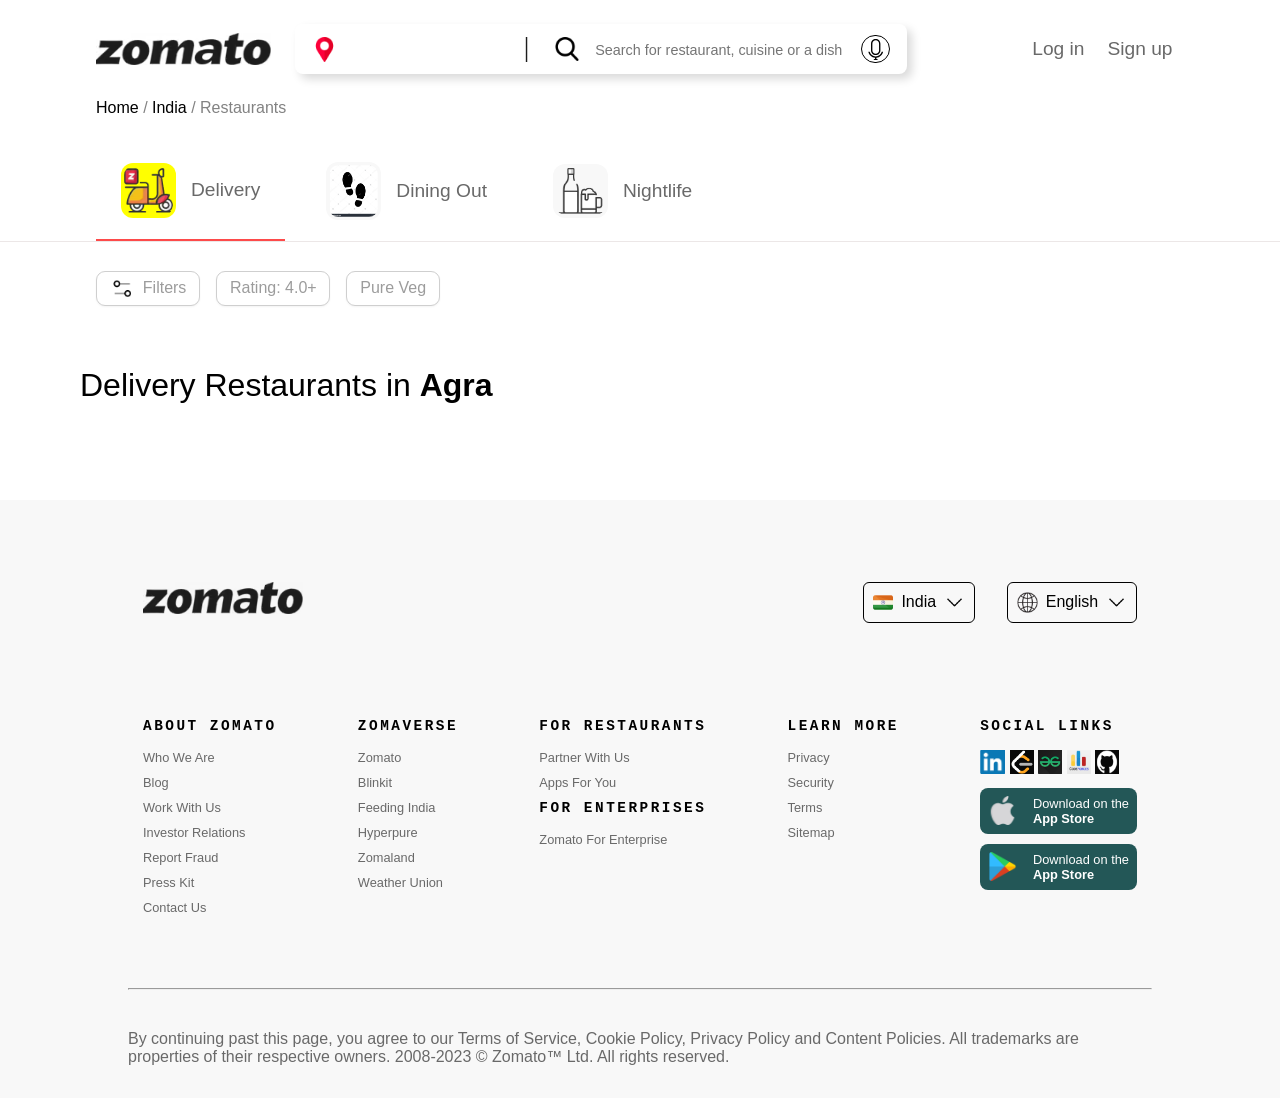
==== commit 61677740: "some change in social media links and all html files" ====
--- a/cityFood.html
+++ b/cityFood.html
@@ -444,55 +444,62 @@
         <div class="footer-hero-section">
             <section class="about">
                 <p class="footer-heading">ABOUT ZOMATO</p>
-                <p class="footer-links"><a href="">Who We Are</a></p>
-                <p class="footer-links"><a href="">Blog</a></p>
-                <p class="footer-links"><a href="">Work With Us</a></p>
-                <p class="footer-links"><a href="">Investor Relations</a></p>
-                <p class="footer-links"><a href="">Report Fraud</a></p>
-                <p class="footer-links"><a href="">Press Kit</a></p>
-                <p class="footer-links"><a href="">Contact Us</a></p>
+                <p class="footer-links"><a href="https://www.zomato.com/who-we-are">Who We Are</a></p>
+                <p class="footer-links"><a href="https://blog.zomato.com/">Blog</a></p>
+                <p class="footer-links"><a href="https://www.zomato.com/careers">Work With Us</a></p>
+                <p class="footer-links"><a href="https://www.zomato.com/investor-relations">Investor Relations</a></p>
+                <p class="footer-links"><a href="https://www.zomato.com/report-fraud">Report Fraud</a></p>
+                <p class="footer-links"><a href="https://blog.zomato.com/press-kit">Press Kit</a></p>
+                <p class="footer-links"><a href="https://www.zomato.com/contact">Contact Us</a></p>
             </section>
             <section class="zomaverse">
                 <p class="footer-heading">ZOMAVERSE</p>
-                <p class="footer-links"><a href="">Zomato</a></p>
-                <p class="footer-links"><a href="">Blinkit</a></p>
-                <p class="footer-links"><a href="">Feeding India</a></p>
-                <p class="footer-links"><a href="">Hyperpure</a></p>
-                <p class="footer-links"><a href="">Zomaland</a></p>
+                <p class="footer-links"><a href="https://www.zomato.com/">Zomato</a></p>
+                <p class="footer-links"><a href="https://blinkit.com/">Blinkit</a></p>
+                <p class="footer-links"><a href="https://www.feedingindia.org/">Feeding India</a></p>
+                <p class="footer-links"><a href="https://www.hyperpure.com/">Hyperpure</a></p>
+                <p class="footer-links"><a href="https://www.zomato.com/zomaland">Zomaland</a></p>
+                <p class="footer-links"><a href="https://www.weatherunion.com/">Weather Union</a></p>
             </section>
             <section class="for-restaurants">
+            
                 <p class="footer-heading">FOR RESTAURANTS</p>
-                <p class="footer-links"><a href="">Partner With Us</a></p>
-                <p class="footer-links"><a href="">Apps For You</a></p>
+                <p class="footer-links"><a href="https://www.zomato.com/partner-with-us">Partner With Us</a></p>
+                <p class="footer-links"><a href="https://play.google.com/store/apps/details?id=com.application.services.partner&hl=en_IN&gl=US">Apps For You</a></p>
                 <p class="footer-heading">FOR ENTERPRISES</p>
-                <p class="footer-links"><a href="">Zomato For Enterprise</a></p>
+                <p class="footer-links"><a href="https://nidhiupman568.github.io/NIDHI-UPMAN-PORTFOLIO-Inspired-by-TERMINAL-POWERSHELL-COMMAND-PROMPT-/">Zomato For Enterprise</a></p>
             </section>
             <section class="learn-more">
                 <p class="footer-heading">LEARN MORE</h4>
-                <p class="footer-links"><a href="">Privacy</a></p>
-                <p class="footer-links"><a href="">Security</a></p>
-                <p class="footer-links"><a href="">Terms</a></p>
-                <p class="footer-links"><a href="">Sitemap</a></p>
+                    <p class="footer-links"><a href="https://www.zomato.com/policies/privacy/">Privacy</a></p>
+                    <p class="footer-links"><a href="https://www.zomato.com/policies/security/">Security</a></p>
+                    <p class="footer-links"><a href="https://www.zomato.com/policies/security/">Terms</a></p>
+                    <p class="footer-links"><a href="https://www.zomato.com/directory">Sitemap</a></p>
             </section>
             <section class="social-links">
                 <p class="footer-heading social-heading">SOCIAL LINKS</p>
                 <div class="social-links-container">
                     
-                        <a href="https://www.linkedin.com/in/upmannidhi09/" target="_blank">
-                            <img src="./assets/icons/social-media/linkedin.png" alt="LinkedIn">
-                        </a>
-                        <a href="https://www.instagram.com/yourprofile" target="_blank">
-                            <img src="./assets/icons/social-media/instagram.png" alt="Instagram">
-                        </a>
-                        <a href="https://twitter.com/yourprofile" target="_blank">
-                            <img src="./assets/icons/social-media/twitter.png" alt="Twitter">
-                        </a>
-                        <a href="https://www.youtube.com/yourprofile" target="_blank">
-                            <img src="./assets/icons/social-media/youtube.png" alt="YouTube">
-                        </a>
-                        <a href="https://www.facebook.com/yourprofile" target="_blank">
-                            <img src="./assets/icons/social-media/facebook.png" alt="Facebook">
-                        </a>
+                    <a href="https://www.linkedin.com/in/upmannidhi09/" target="_blank">
+                        <img src="./assets/icons/social-media/linkedin.png" alt="LinkedIn">
+                    </a>
+            
+<a href="https://leetcode.com/u/upmannidhi09/" target="_blank">
+<img src="./assets/icons/social-media/leetcode.png" alt="LeetCode" style="width:24px;height:24px;">
+</a>
+<a href="https://www.geeksforgeeks.org/user/upmannicl4x/" target="_blank">
+<img src="./assets/icons/social-media/gfg.png" alt="GeeksforGeeks" style="width:24px;height:24px;">
+</a>
+
+<!--<a href="https://www.codechef.com/users/upmanyunidhi09" target="_blank">
+<img src="./assets/icons/social-media/codechef.png" alt="CodeChef" style="width:24px;height:24px;">
+</a>-->
+<a href="https://www.codechef.com/users/upmanyunidhi09" target="_blank">
+<img src="./assets/icons/social-media/codeforces.png" alt="Codeforces" style="width:24px;height:24px;">
+</a>
+<a href="https://github.com/nidhiupman568" target="_blank">
+<img src="./assets/icons/social-media/github.png" alt="GitHub" style="width:24px;height:24px;">
+</a>
                     
                     
                 </div>
